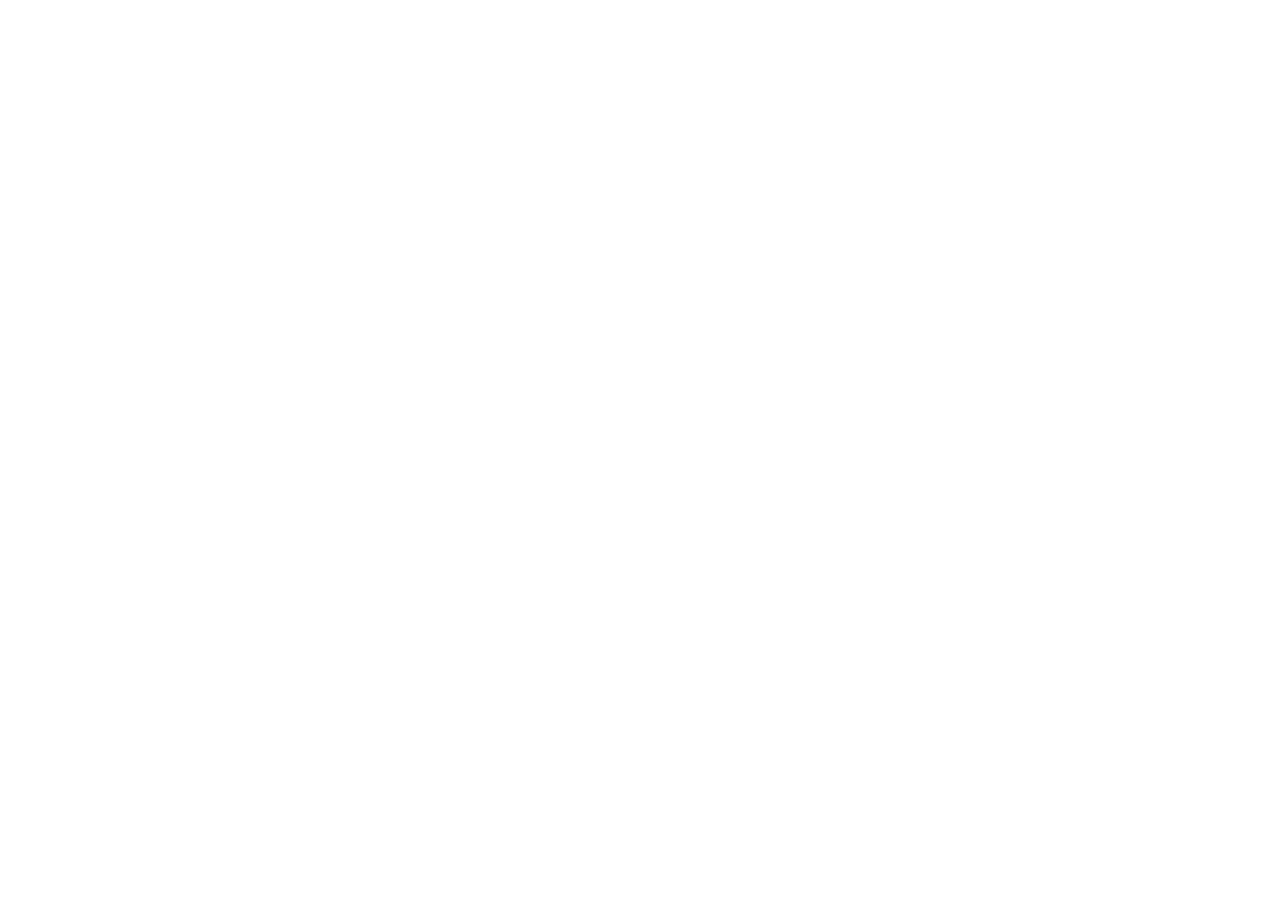
==== html/buildings.html @ 143e70b0 "Add files via upload" ====
<!DOCTYPE html>
<html lang="en">
    <head>
        <meta charset="UTF-8">
        <meta name="viewport" content="width=device-width, initial-scale=1.0">
        <meta name="author" content="Federico Vancini">
        <meta name="description" content="Gli edifici di Moving Kingdoms">
        <title>Edifici</title>
        <link href="../css/base.css" rel="stylesheet">
        <link href="../css/buildings.css" rel="stylesheet">
    </head>
    <body>
        <script src="../js/buildings.js"></script>
    </body>
</html>
---- css/base.css ----
:root {
    --page-width: 29.7cm;
    --page-height: 21cm;
    --page-padding: 0.5cm;

    --default-color: rgb(192, 192, 192);
    --default-border-color: rgb(83, 83, 83);
    --archer-color: rgb(0, 153, 82);
    --archer-border-color: rgb(0, 90, 41);
    --knight-color: rgb(153, 99, 0);
    --knight-border-color: rgb(90, 54, 0);
    --wizard-color: rgb(135, 0, 153);
    --wizard-border-color: rgb(83, 0, 90);
    --dragon-color: rgb(0, 153, 25);
    --dragon-border-color: rgb(0, 90, 15);

    --castle-color: rgb(153, 0, 0);
    --castle-border-color: rgb(110, 0, 0);
    --hall-color: rgb(186, 98, 221);
    --hall-border-color: rgb(136, 49, 170);
    --wheat-color: rgb(240, 201, 30);
    --wheat-border-color: rgb(206, 167, 38);
    --barracks-color: rgb(241, 96, 0);
    --barracks-border-color: rgb(184, 68, 0);
    --port-color: rgb(0, 175, 206);
    --port-border-color: rgb(0, 134, 158);
    --station-color: rgb(0, 130, 153);
    --station-border-color: rgb(0, 84, 90);
    --moai-color: rgb(146, 149, 170);
    --moai-border-color: rgb(84, 84, 105);
    --tree-color: rgb(63, 172, 0);
    --tree-border-color: rgb(14, 124, 0);

    --attack-color: rgb(90, 90, 90);
    --attack-border-color: rgb(61, 61, 61);
}

body {
    margin: 0;
    -moz-user-select: none;
    -webkit-user-select: none;
    user-select: none;
    font-family: sans-serif;
}

.page {
    width: calc(var(--page-width) - 2 * var(--page-padding));
    height: calc(var(--page-height) - 2 * var(--page-padding));
    padding: var(--page-padding);
    border: 1px solid black;
    break-after: always;
    display: flex;
    flex-direction: row;
    flex-wrap: wrap;
    justify-content: center;
    align-items: center;
    align-content: center;
}
---- css/buildings.css ----
:root {
    --page-padding: 1.1cm;

    --building-width: 5cm;
    --building-border-width: 0.25cm;

    --building-icon-font-size: 1.75cm;
    --building-label-one-font-size: 0.75cm;
    --building-label-two-font-size: 0.7cm;
    --building-label-three-font-size: 0.6cm;
    --building-label-four-font-size: 0.5cm;
}

.page {
    justify-content: start;
}

.building {
    background-color: var(--default-border-color);
    width: var(--building-width);
    height: calc(var(--building-width) * 0.5769);
    margin-top: calc(var(--building-width) * 0.5 * 0.5 * 0.5769);
    margin-bottom: calc(var(--building-width) * 0.5 * 0.5 * 0.5769);
    position: relative;
}
.building:nth-child(10n + 6) {
    margin-left: calc(var(--building-width) * 0.5);
}
.building::before, .building::after {
    position: absolute;
    height: 0;
    width: 0;
    display: block;
    content: "";
    border-left: calc(var(--building-width) * 0.5) solid transparent;
    border-right: calc(var(--building-width) * 0.5) solid transparent;
}
.building::before {
    border-bottom: calc(var(--building-width) * 0.5 * 0.5769) solid var(--default-border-color);
    top: calc(var(--building-width) * -0.5 * 0.5769);
}
.building::after {
    border-top: calc(var(--building-width) * 0.5 * 0.5769) solid var(--default-border-color);
    bottom: calc(var(--building-width) * -0.5 * 0.5769);
    z-index: -1;
}

.inner {
    width: calc(var(--building-width) - 2 * var(--building-border-width));
    height: calc((var(--building-width) - 2 * var(--building-border-width)) * 0.5769);
    background-color: var(--default-color);
    position: absolute;
    margin-left: calc(var(--building-border-width));
    margin-right: calc(var(--building-border-width));
    margin-top: calc(var(--building-border-width) * 0.5);
}
.inner::before, .inner::after {
    content: "";
    width: 0;
    height: 0;
    position: absolute;
    border-left: calc((var(--building-width) - 2 * var(--building-border-width)) * 0.5) solid transparent;
    border-right: calc((var(--building-width) - 2 * var(--building-border-width)) * 0.5) solid transparent;
}
.inner::before {
    top: calc((var(--building-width) - 2 * var(--building-border-width)) * -0.5 * 0.5769);
    border-bottom: calc((var(--building-width) - 2 * var(--building-border-width)) * 0.5 * 0.5769) solid var(--default-border-color);
}
.inner::after {
    bottom: calc((var(--building-width) - 2 * var(--building-border-width)) * -0.5 * 0.5769);
    border-top: calc((var(--building-width) - 2 * var(--building-border-width)) * 0.5 * 0.5769) solid var(--default-color);
}

.icon {
    position: absolute;
    font-size: var(--building-icon-font-size);
    top: 50%;
    left: 50%;
    transform: translate(-50%, -50%);
    z-index: 1;
}

.label {
    position: absolute;
    left: 50%;
    transform: translate(-50%, -50%);
    font-size: var(--building-label-one-font-size);
    font-family: sans-serif;
    font-weight: bold;
    z-index: 1;
}
.upper.label {
    top: calc(var(--building-width) * -0.5 * 0.5769 * 0.5);
}
.lower.label {
    bottom: calc(var(--building-width) * -0.5 * 0.5769);
}
.upper.label.two {
    font-size: var(--building-label-two-font-size);
    top: calc(var(--building-width) * -0.5 * 0.5769 * 0.5 * 0.9);
}
.upper.label.three {
    font-size: var(--building-label-three-font-size);
    top: calc(var(--building-width) * -0.5 * 0.5769 * 0.5 * 0.75);
}
.upper.label.four {
    font-size: var(--building-label-four-font-size);
    top: calc(var(--building-width) * -0.5 * 0.5769 * 0.5 * 0.65);
}

.castle {
    background-color: var(--castle-border-color);
}
.castle::before {
    border-bottom-color: var(--castle-border-color);
}
.castle::after {
    border-top-color: var(--castle-border-color);
}
.castle .inner {
    background-color: var(--castle-color);
}
.castle .inner::before {
    border-bottom-color: var(--castle-border-color);
}
.castle .inner::after {
    border-top-color: var(--castle-color);
}

.hall {
    background-color: var(--hall-border-color);
}
.hall::before {
    border-bottom-color: var(--hall-border-color);
}
.hall::after {
    border-top-color: var(--hall-border-color);
}
.hall .inner {
    background-color: var(--hall-color);
}
.hall .inner::before {
    border-bottom-color: var(--hall-border-color);
}
.hall .inner::after {
    border-top-color: var(--hall-color);
}

.wheat {
    background-color: var(--wheat-border-color);
}
.wheat::before {
    border-bottom-color: var(--wheat-border-color);
}
.wheat::after {
    border-top-color: var(--wheat-border-color);
}
.wheat .inner {
    background-color: var(--wheat-color);
}
.wheat .inner::before {
    border-bottom-color: var(--wheat-border-color);
}
.wheat .inner::after {
    border-top-color: var(--wheat-color);
}

.wheat table {
    position: absolute;
    left: 50%;
    top: calc(var(--building-width) * 0.5 * 0.5769);
    transform: translate(-50%, -50%);
    border-collapse: collapse;
    z-index: 1;
}
.wheat table.four {
    transform: translate(-50%, calc(-50% + 0.1cm));
}
.wheat table.four tbody {
    display: flex;
    flex-direction: row;
    justify-content: center;
    flex-wrap: wrap;
}
.wheat td {
    font-size: 0.8cm;
}

.barracks {
    background-color: var(--barracks-border-color);
}
.barracks::before {
    border-bottom-color: var(--barracks-border-color);
}
.barracks::after {
    border-top-color: var(--barracks-border-color);
}
.barracks .inner {
    background-color: var(--barracks-color);
}
.barracks .inner::before {
    border-bottom-color: var(--barracks-border-color);
}
.barracks .inner::after {
    border-top-color: var(--barracks-color);
}

.port {
    background-color: var(--port-border-color);
}
.port::before {
    border-bottom-color: var(--port-border-color);
}
.port::after {
    border-top-color: var(--port-border-color);
}
.port .inner {
    background-color: var(--port-color);
}
.port .inner::before {
    border-bottom-color: var(--port-border-color);
}
.port .inner::after {
    border-top-color: var(--port-color);
}

.station {
    background-color: var(--station-border-color);
}
.station::before {
    border-bottom-color: var(--station-border-color);
}
.station::after {
    border-top-color: var(--station-border-color);
}
.station .inner {
    background-color: var(--station-color);
}
.station .inner::before {
    border-bottom-color: var(--station-border-color);
}
.station .inner::after {
    border-top-color: var(--station-color);
}

.moai {
    background-color: var(--moai-border-color);
}
.moai::before {
    border-bottom-color: var(--moai-border-color);
}
.moai::after {
    border-top-color: var(--moai-border-color);
}
.moai .inner {
    background-color: var(--moai-color);
}
.moai .inner::before {
    border-bottom-color: var(--moai-border-color);
}
.moai .inner::after {
    border-top-color: var(--moai-color);
}

.tree {
    background-color: var(--tree-border-color);
}
.tree::after {
    border-top-color: var(--tree-border-color);
}
.tree::before {
    border-bottom-color: var(--tree-border-color);
}
.tree .inner {
    background-color: var(--tree-color);
}
.tree .inner::after {
    border-top-color: var(--tree-color);
}
.tree .inner::before {
    border-bottom-color: var(--tree-border-color);
}
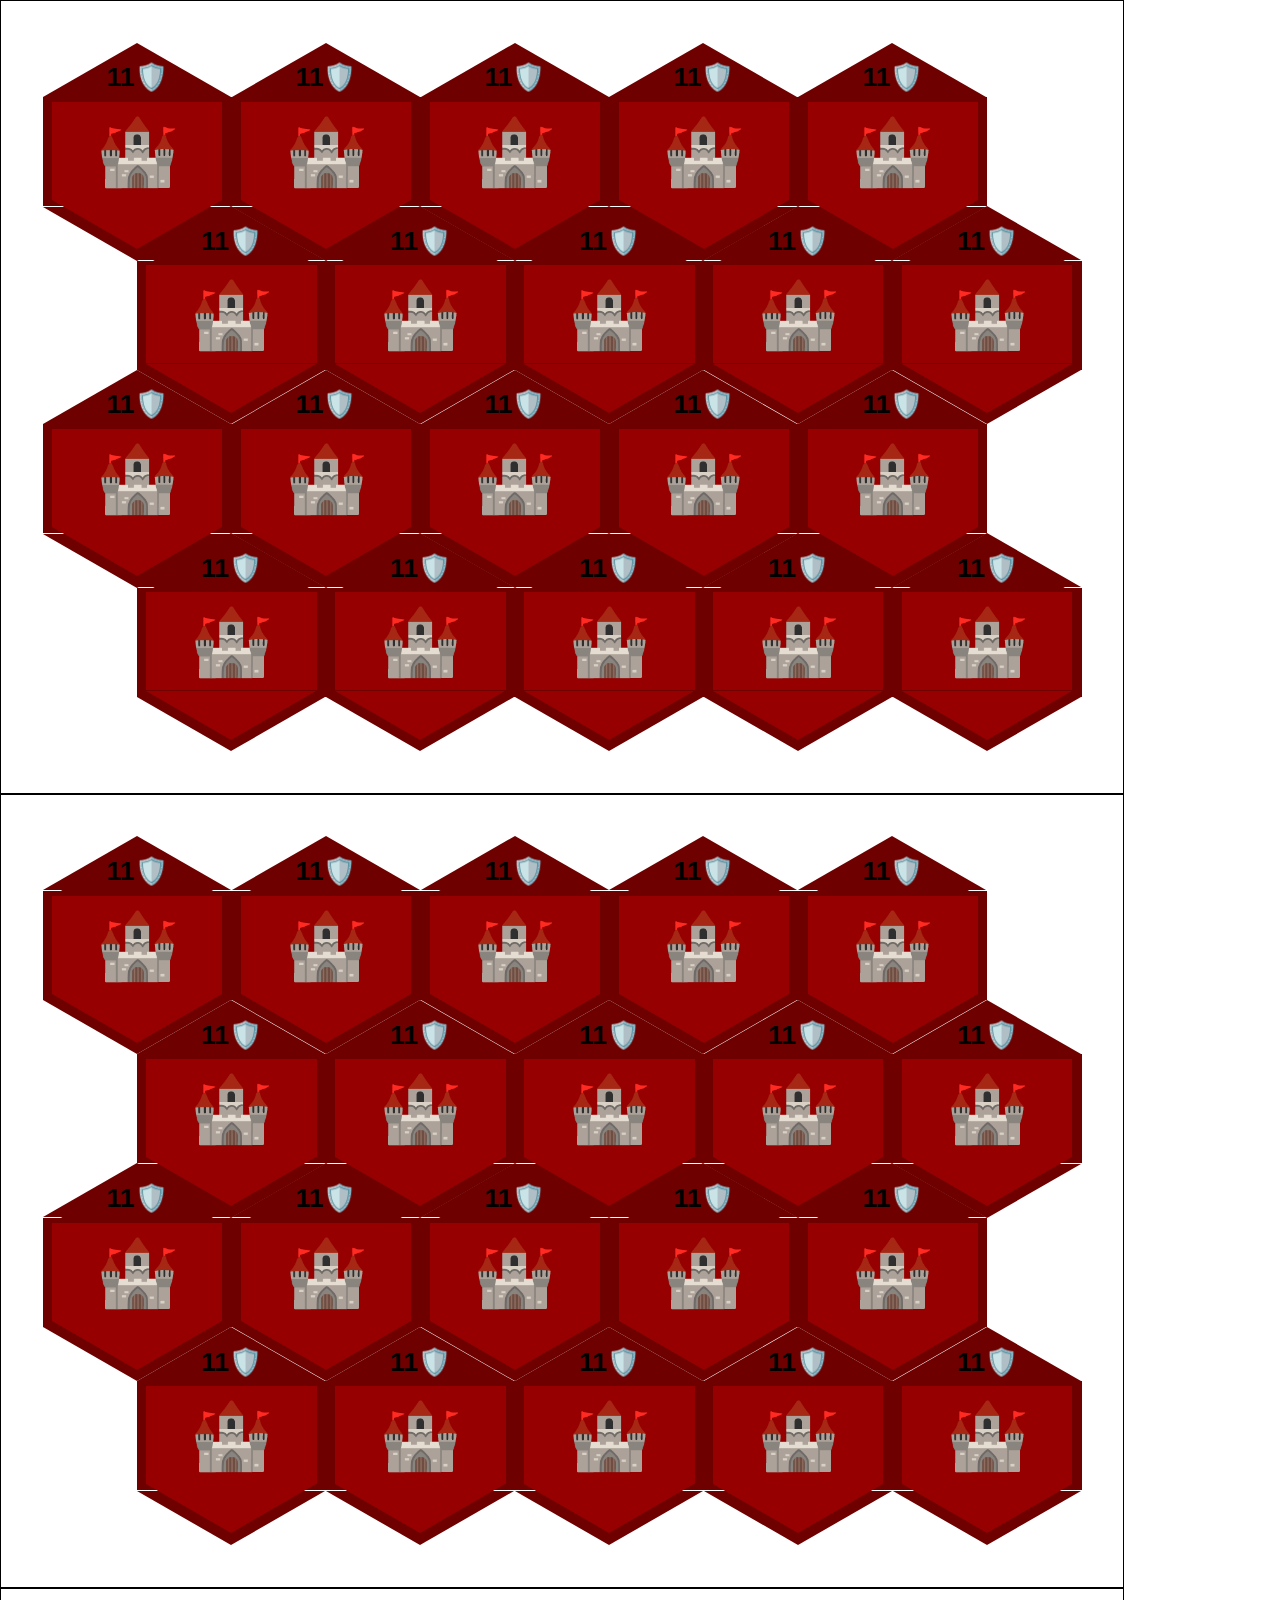
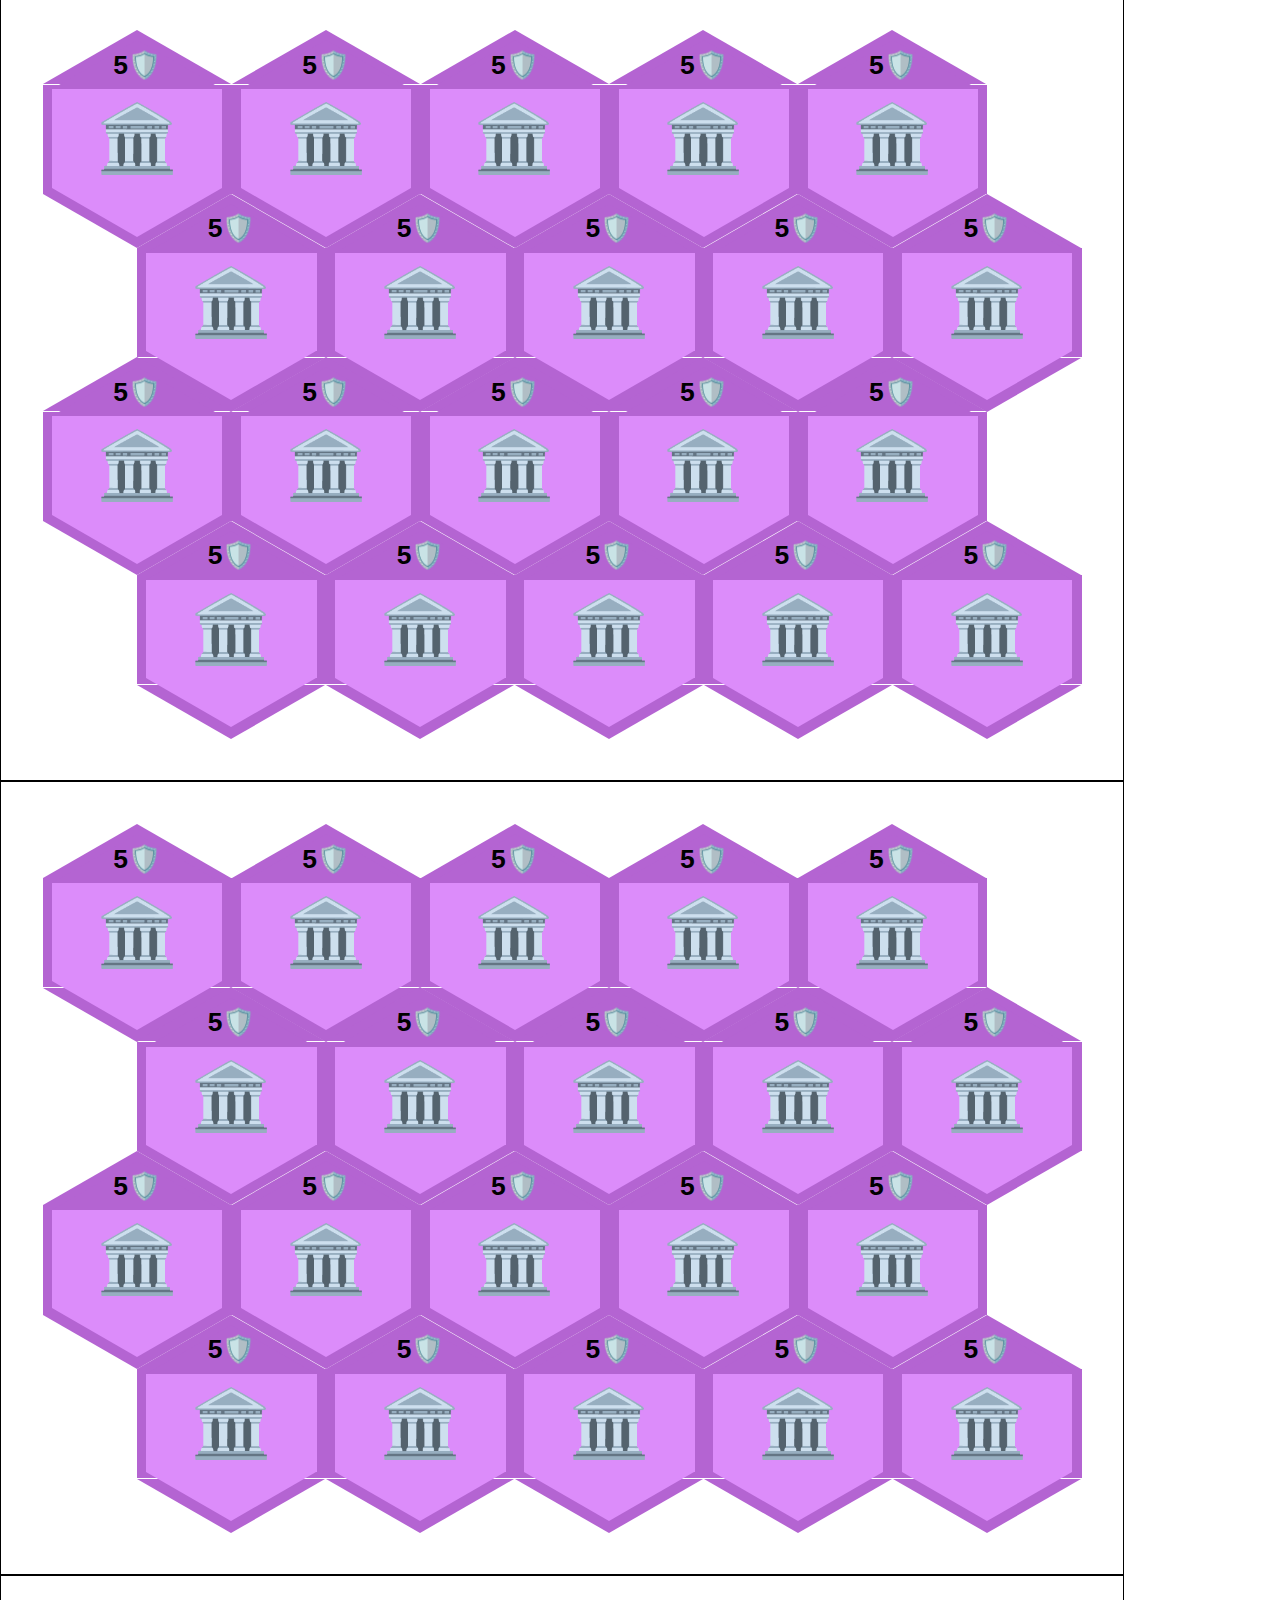
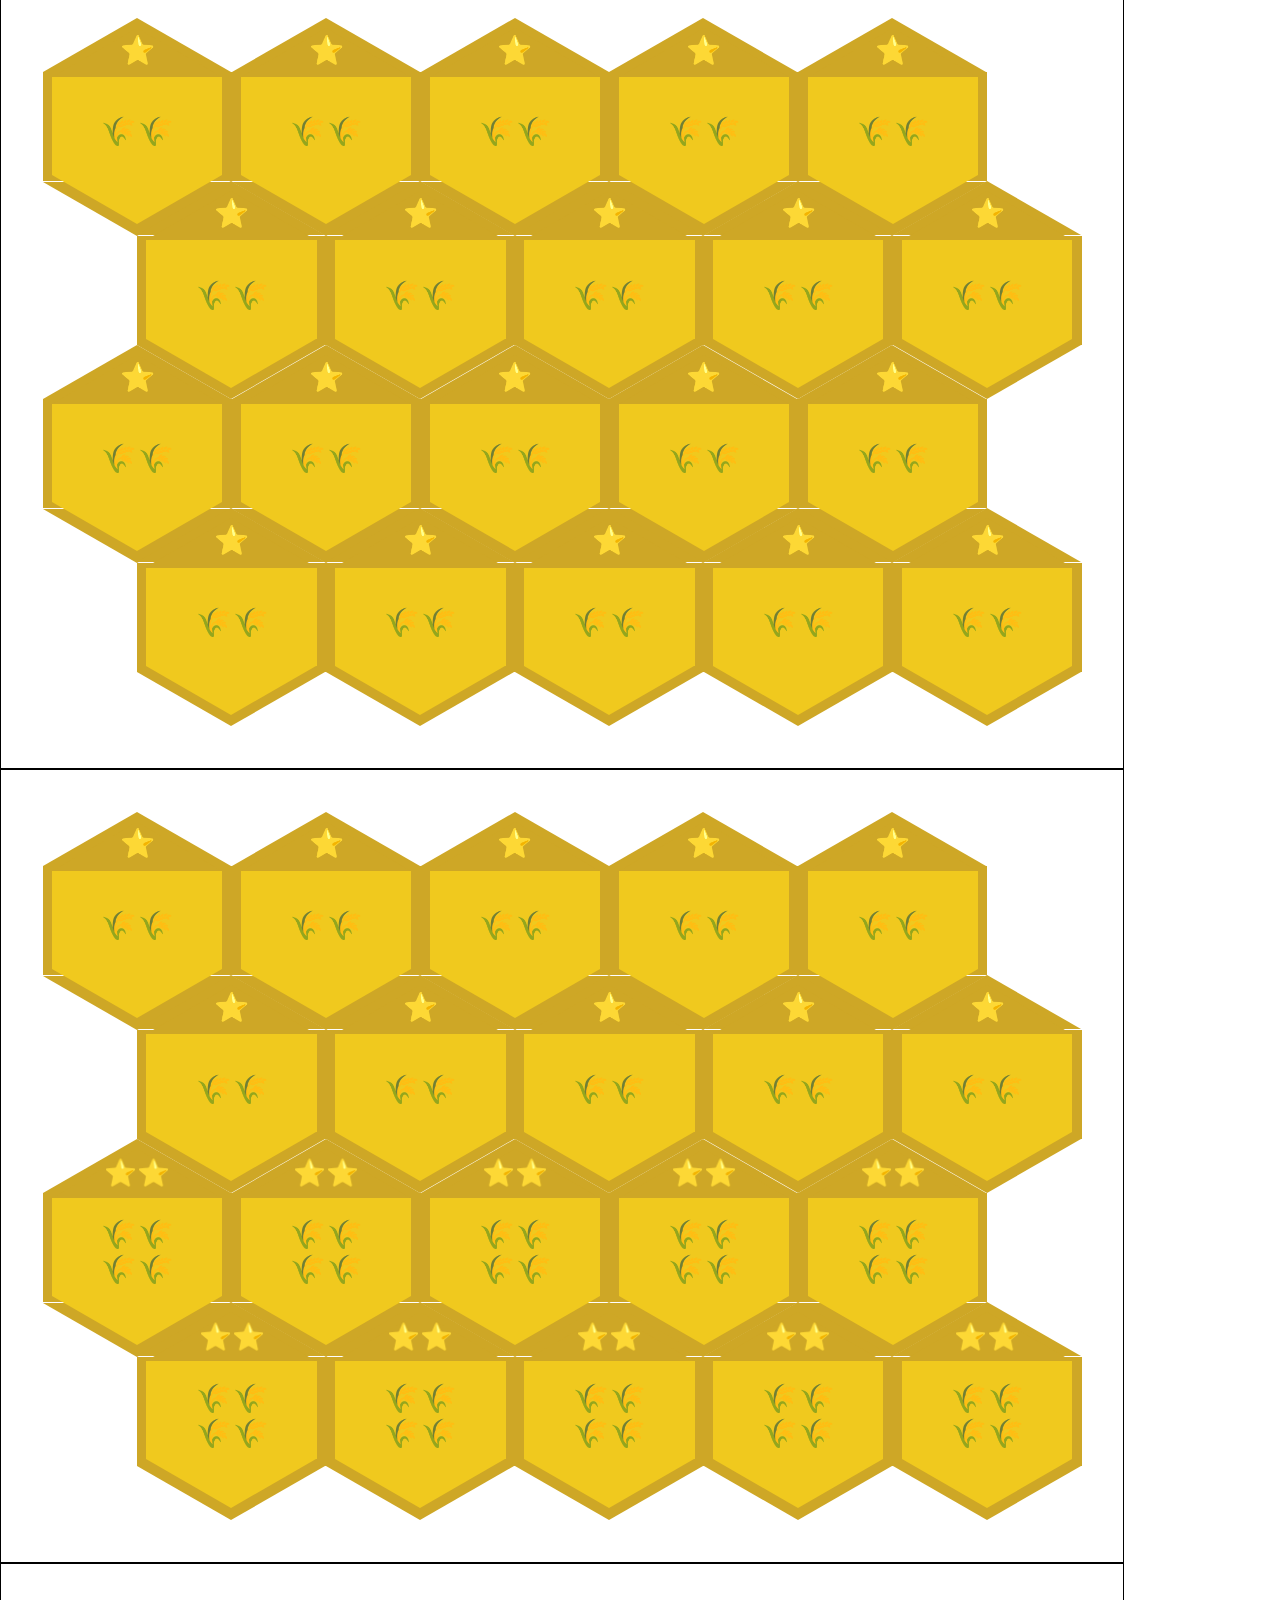
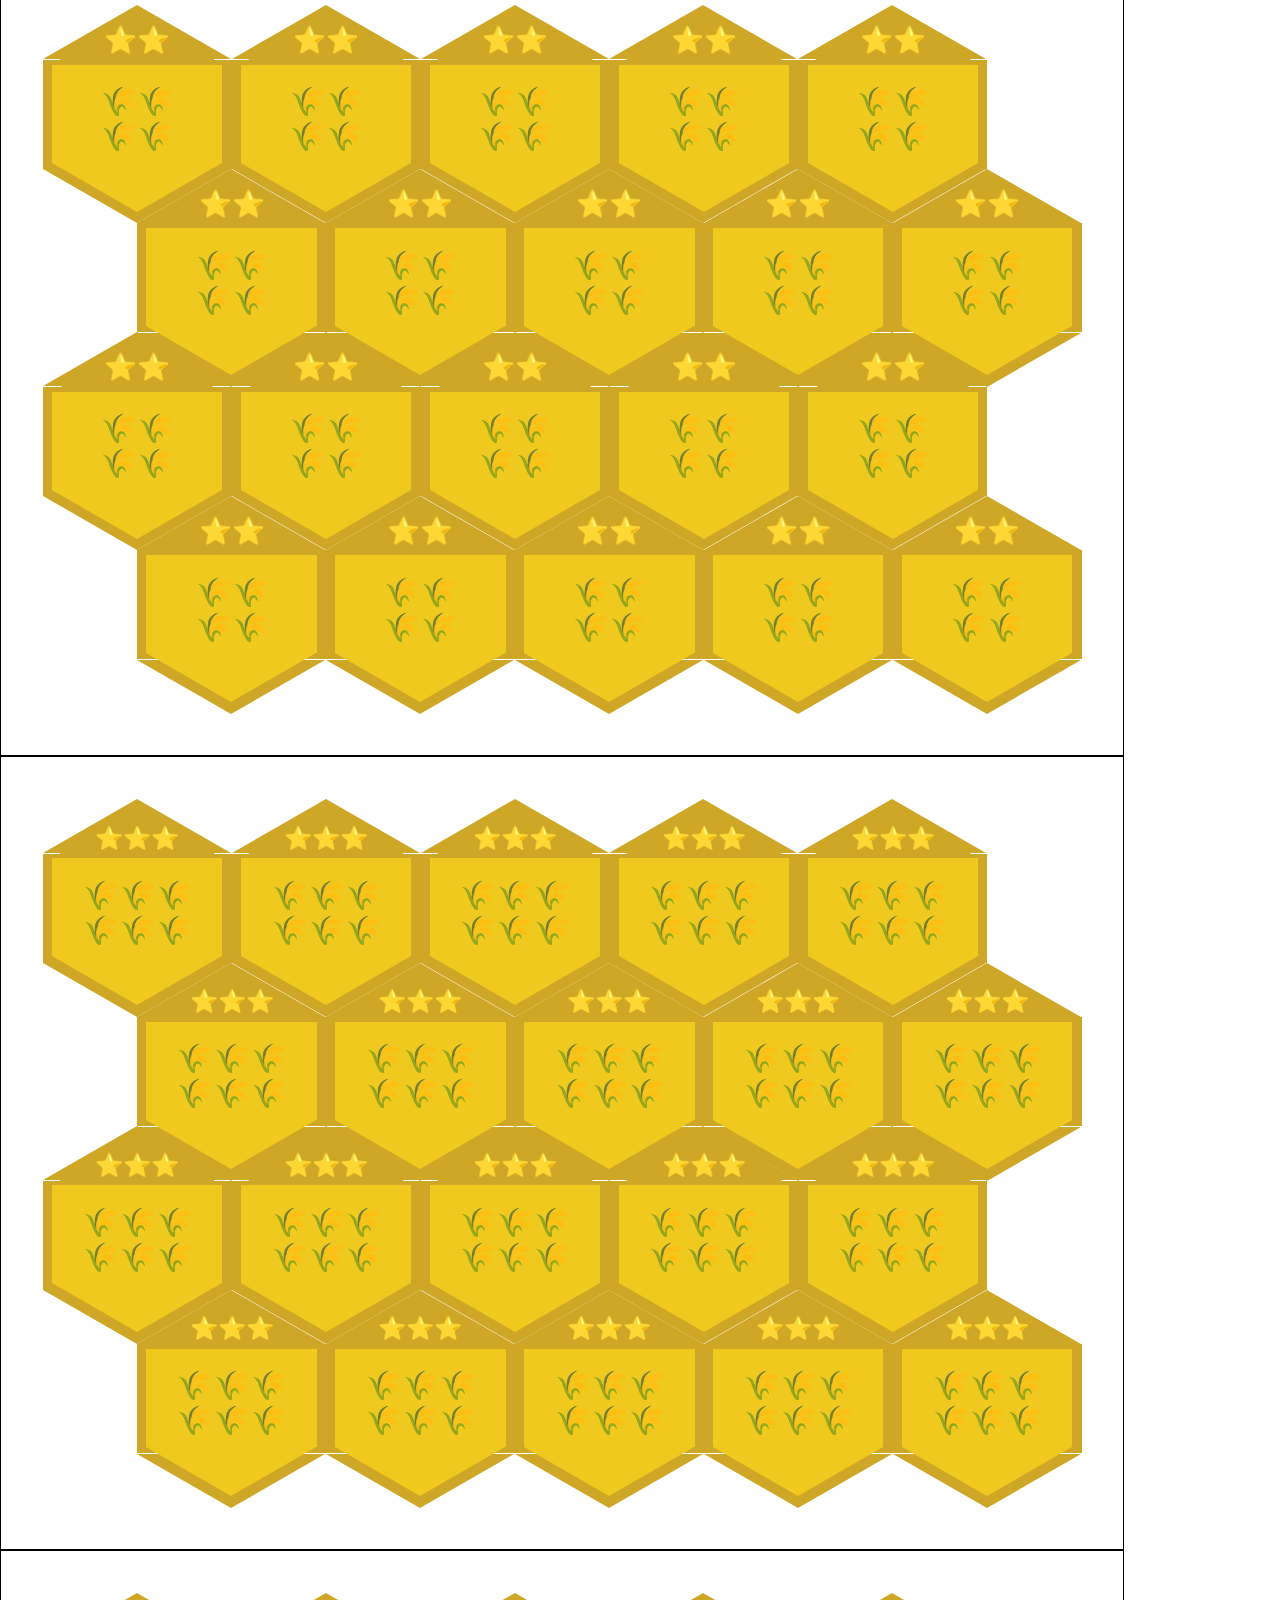
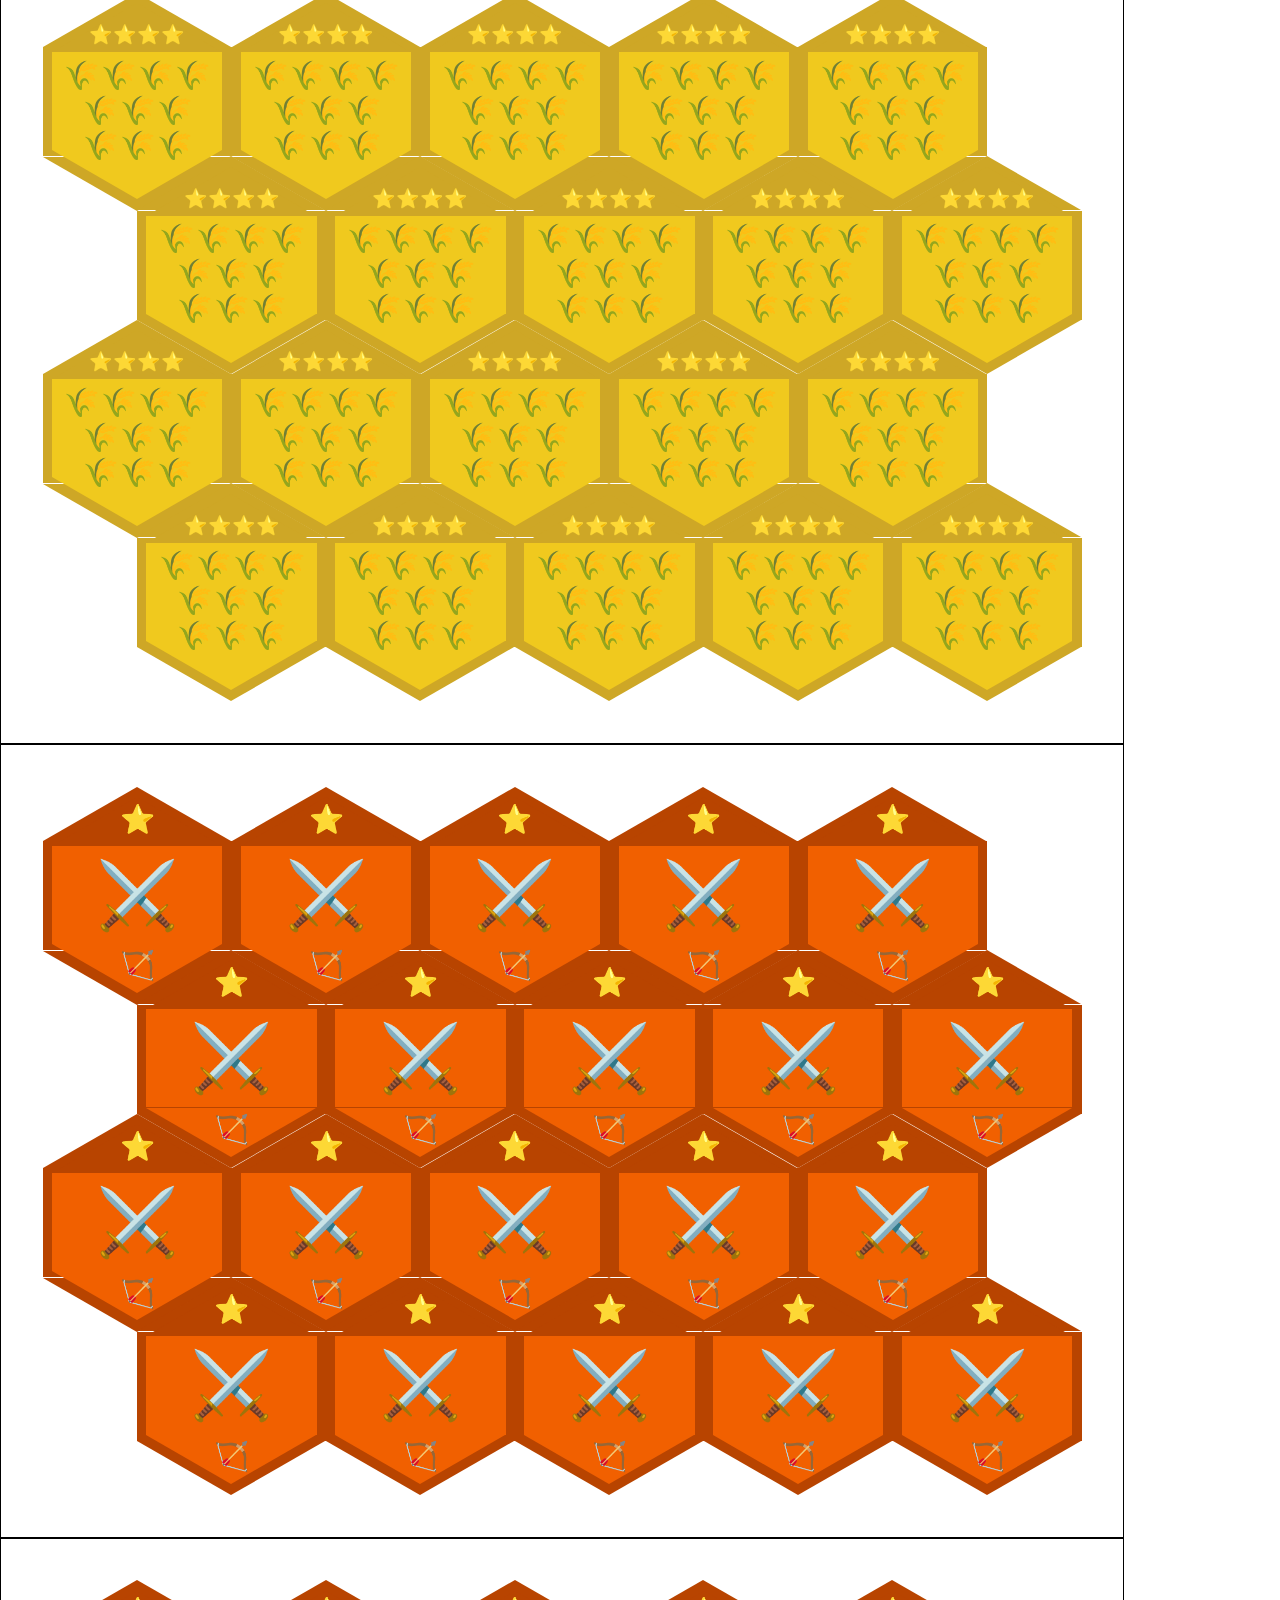
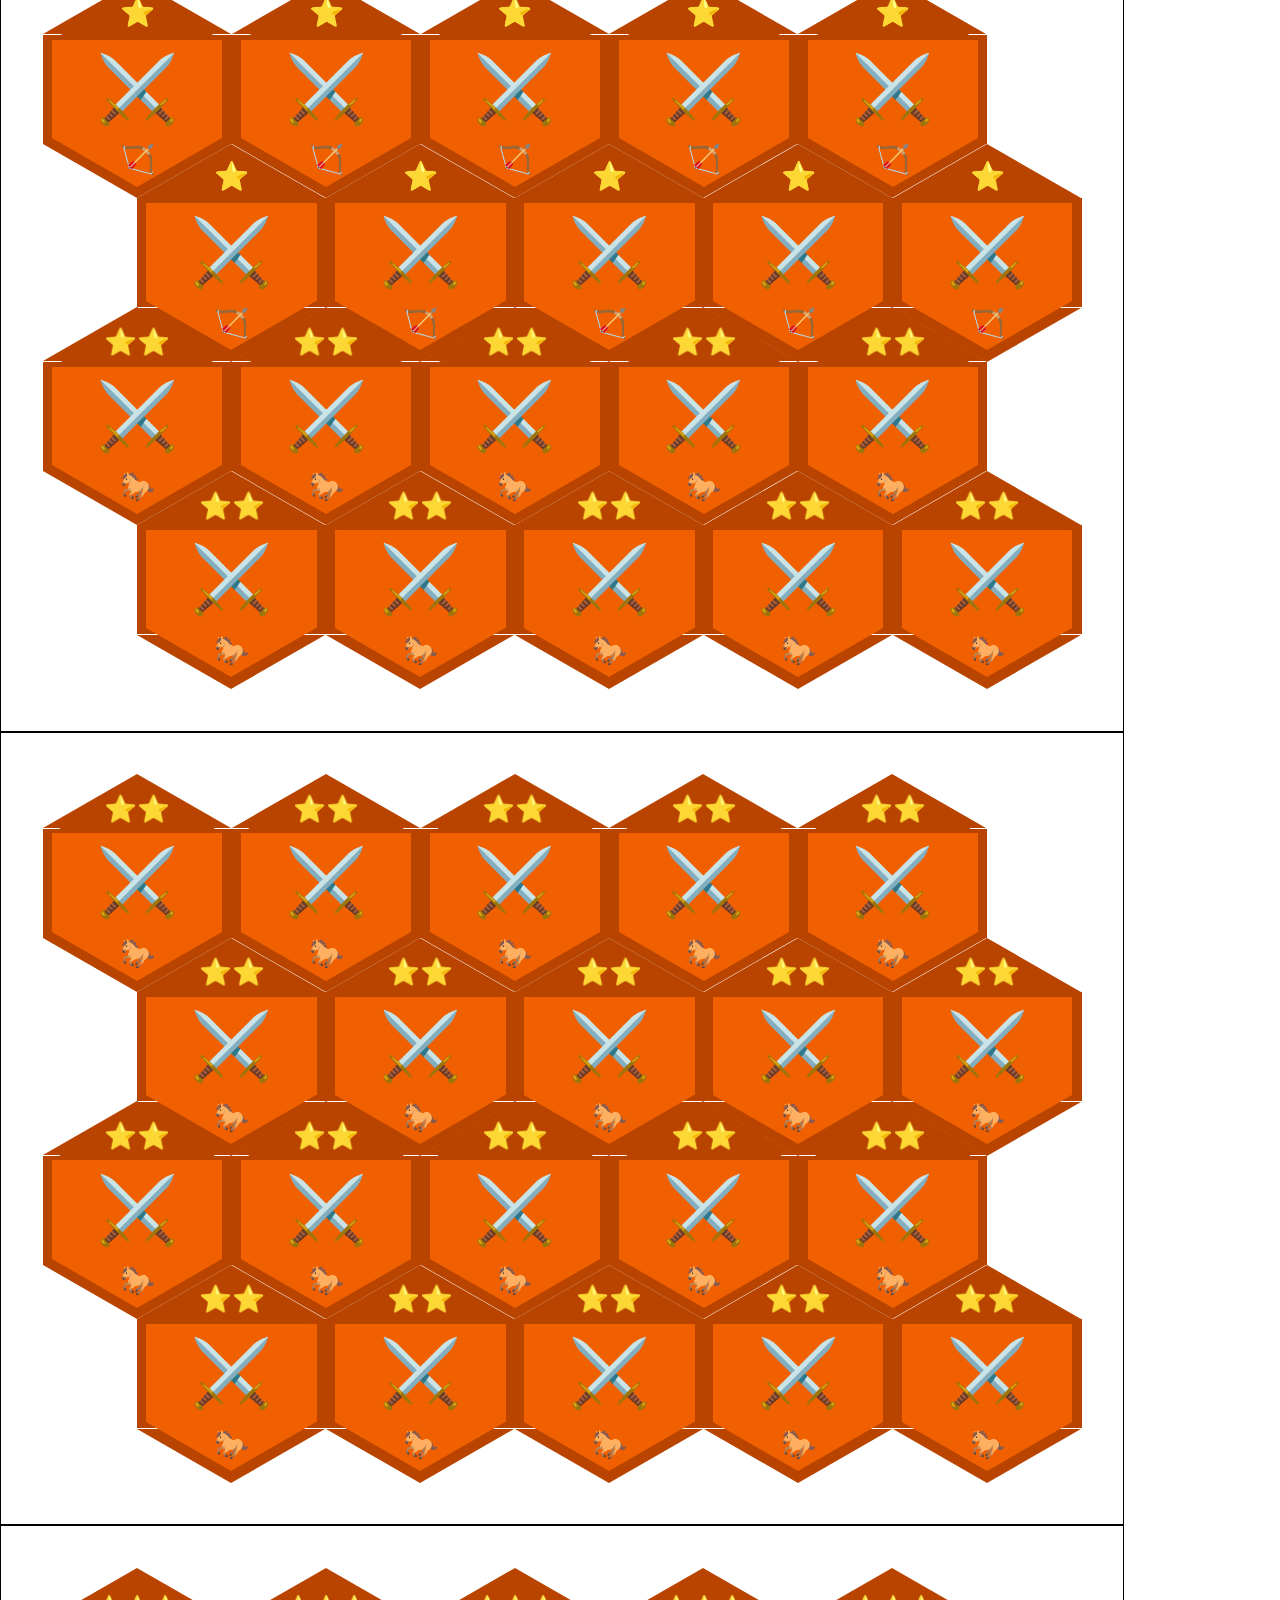
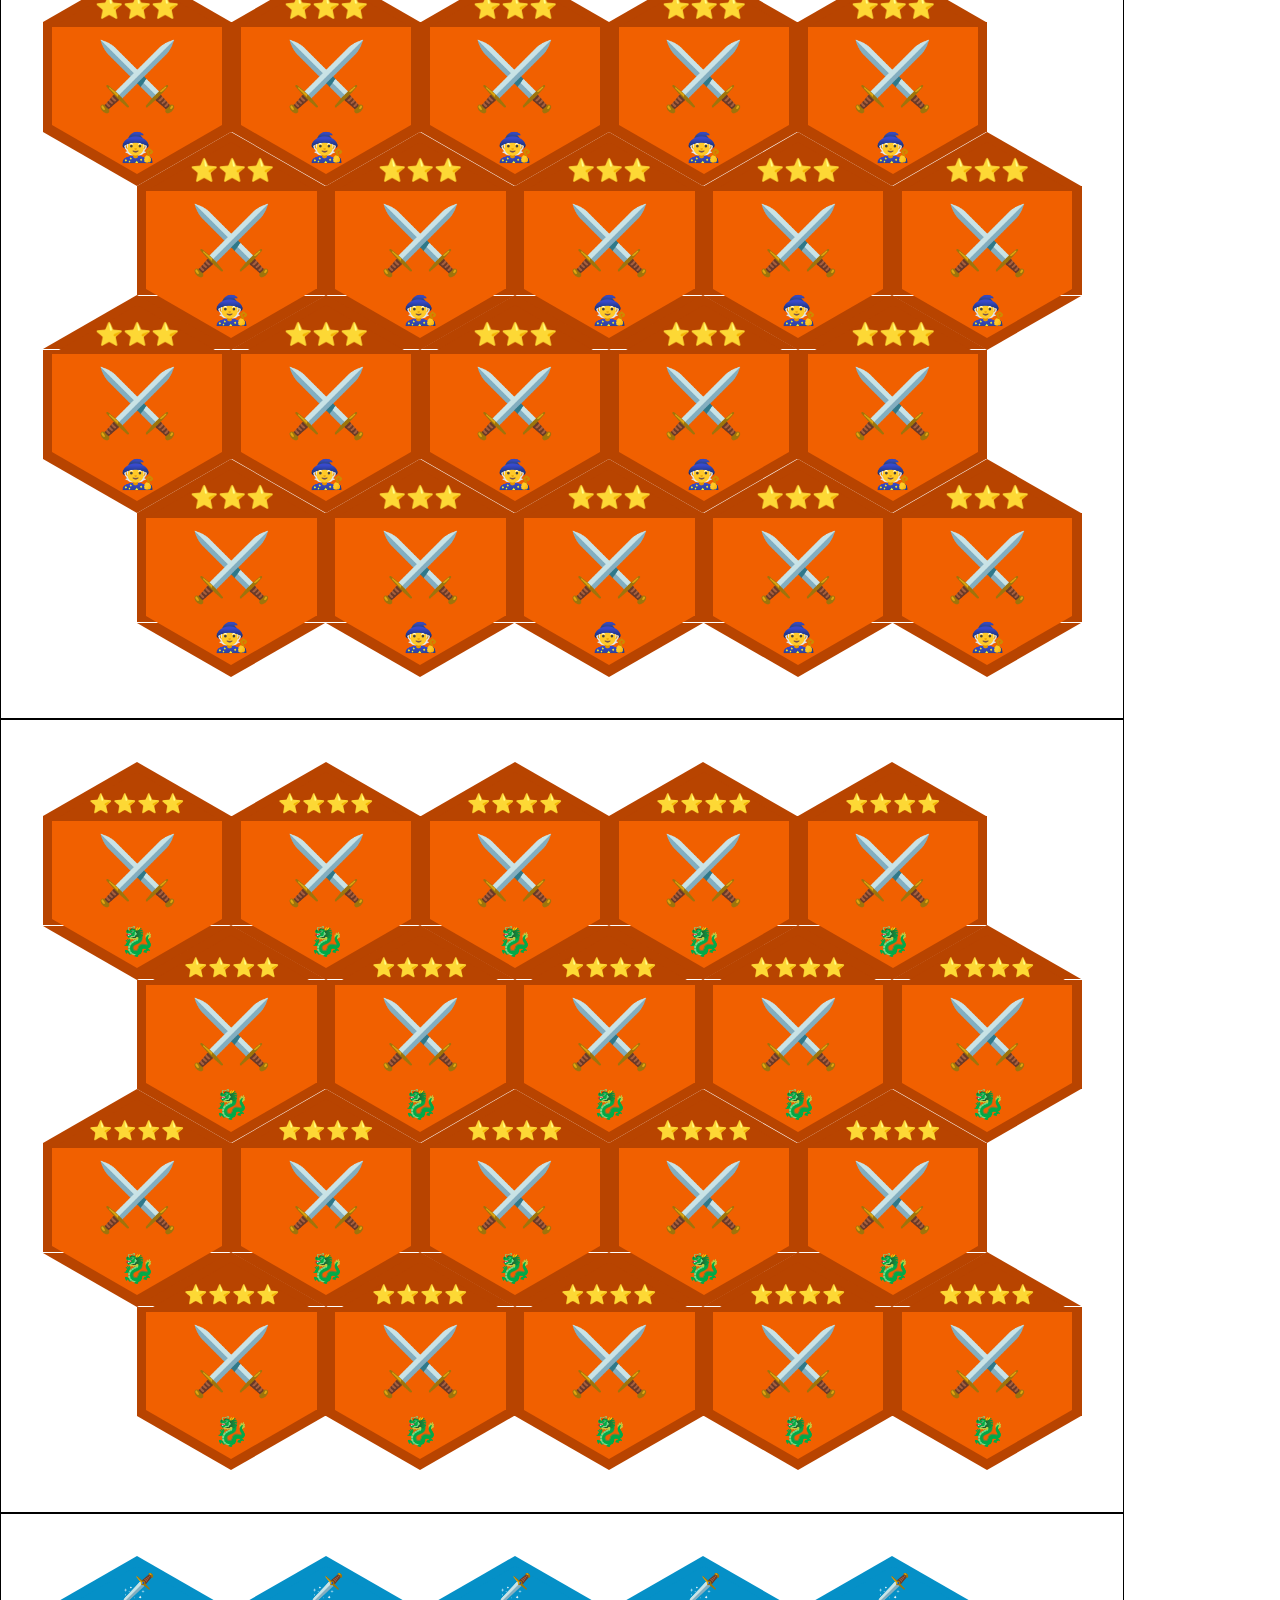
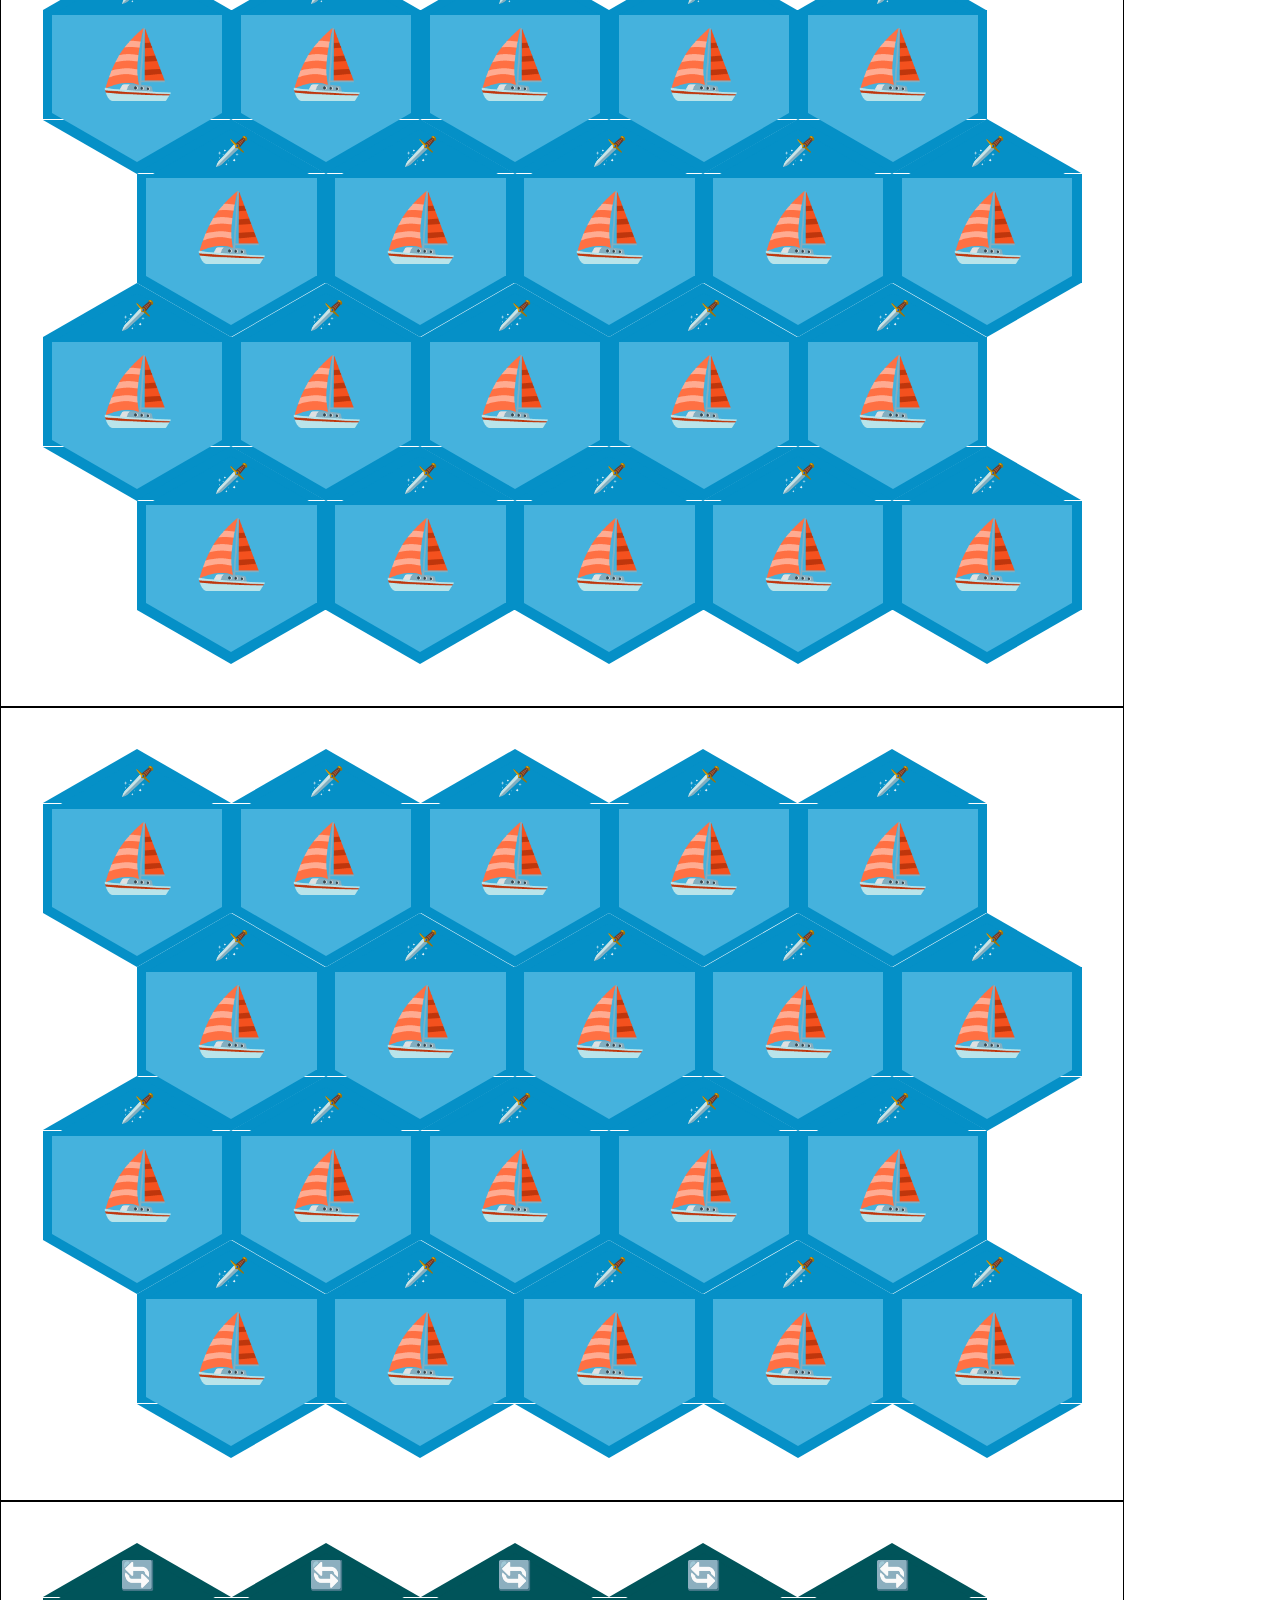
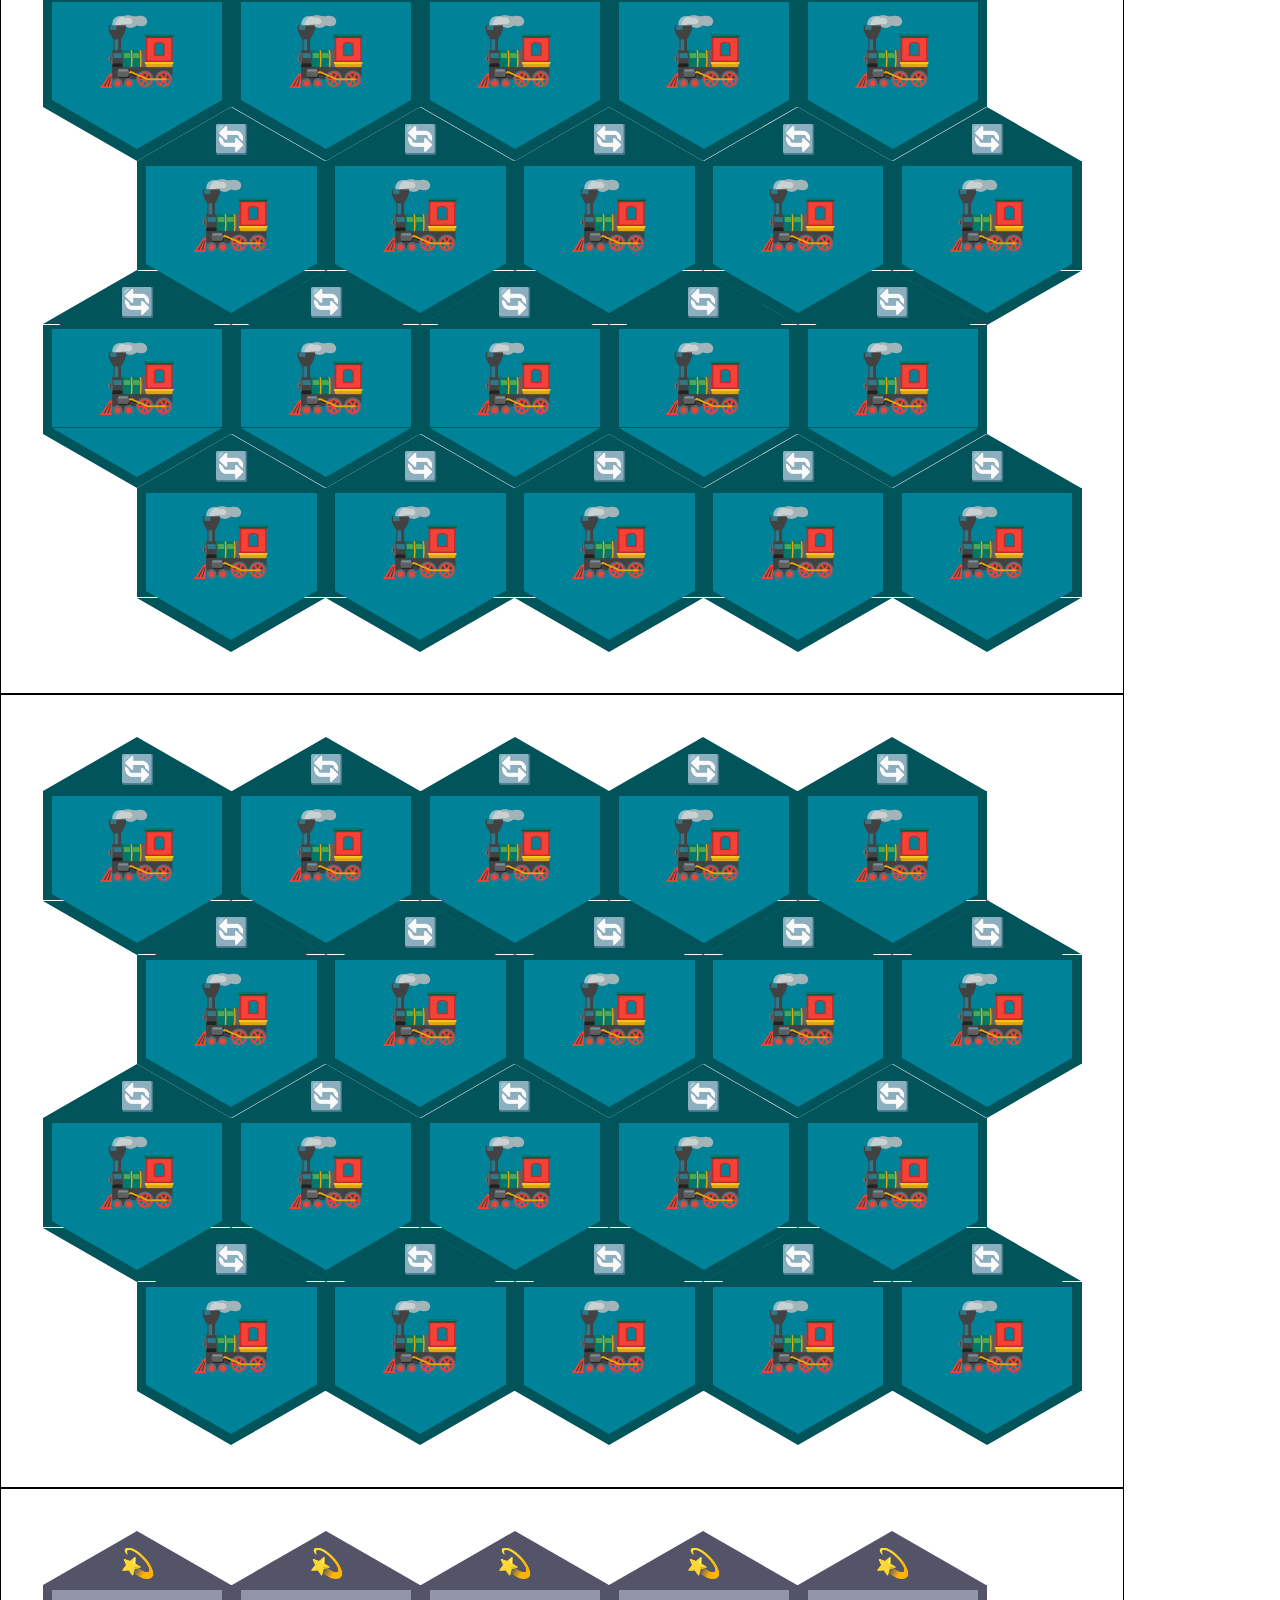
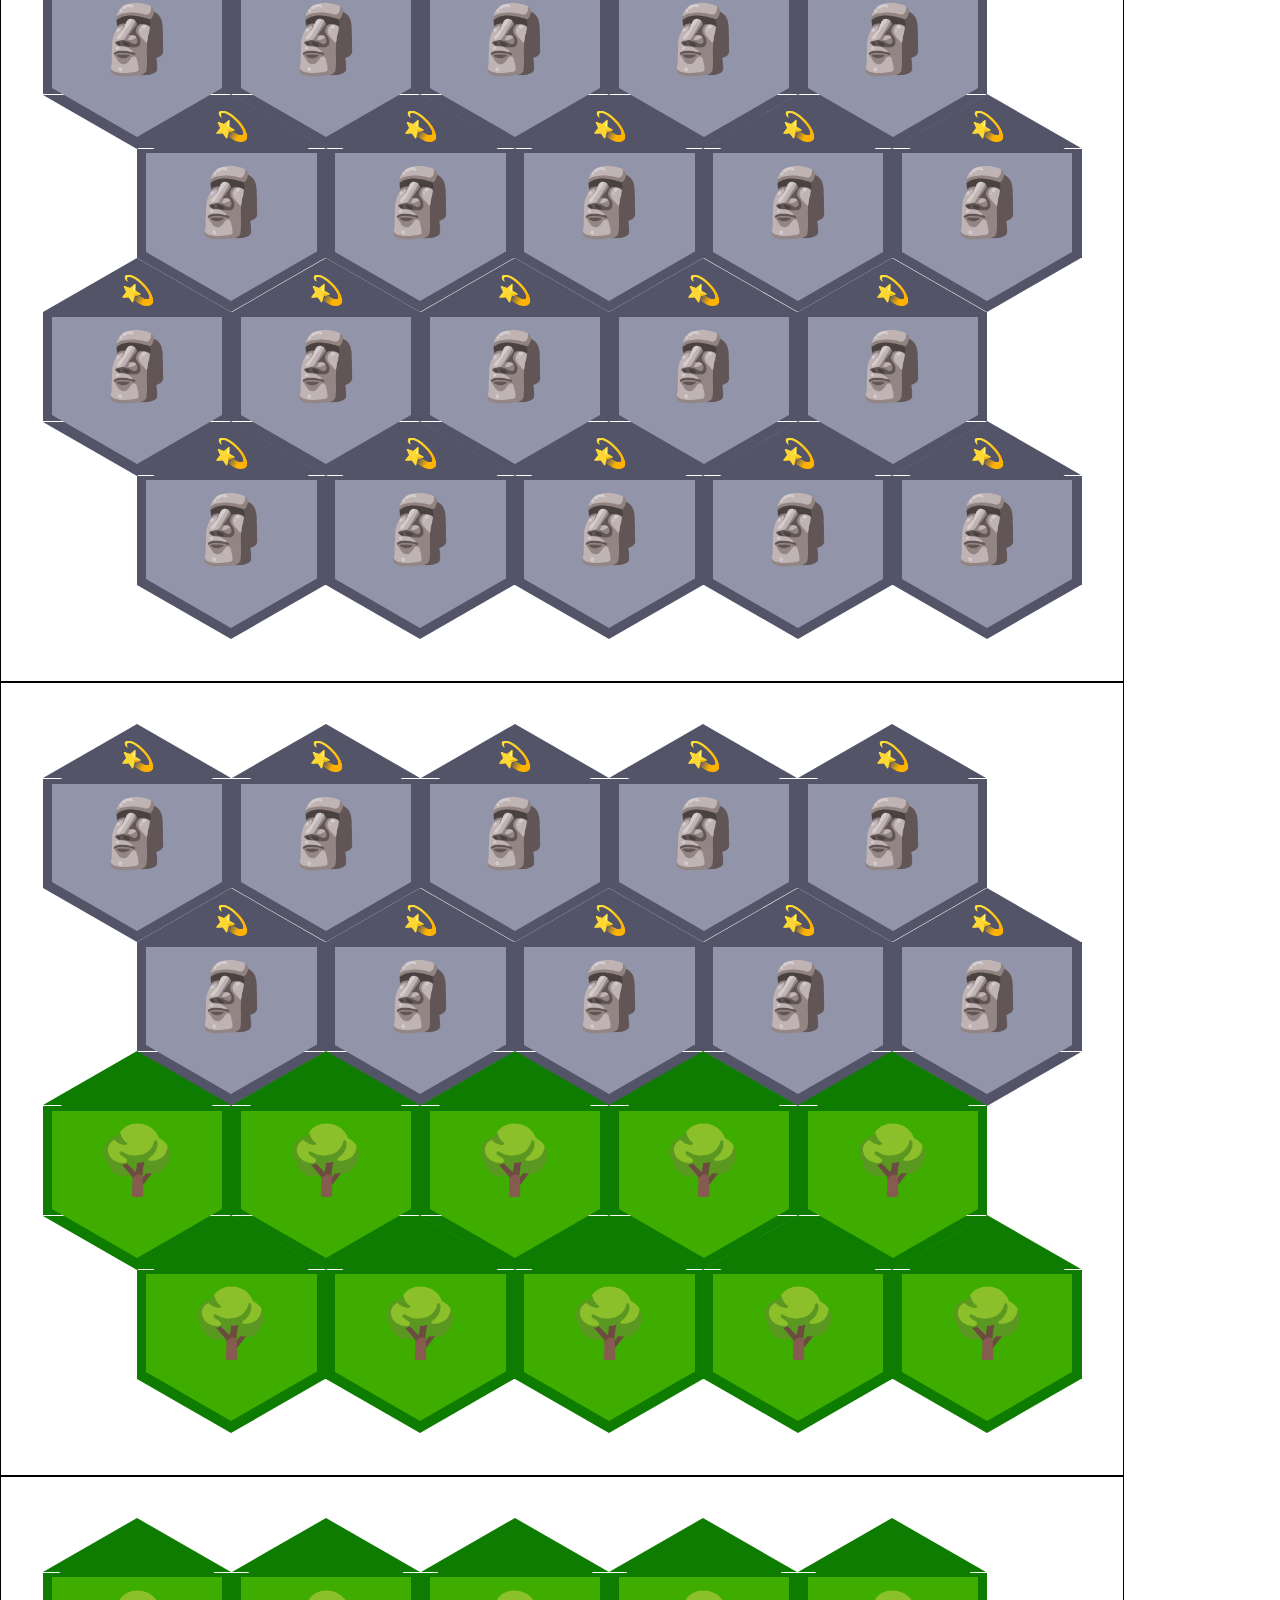
==== commit dc20e0a9: "Add files via upload" ====
--- a/html/buildings.html
+++ b/html/buildings.html
@@ -10,6 +10,7 @@
         <link href="../css/buildings.css" rel="stylesheet">
     </head>
     <body>
+        <script src="../js/base.js"></script>
         <script src="../js/buildings.js"></script>
     </body>
 </html>--- a/css/base.css
+++ b/css/base.css
@@ -1,37 +1,39 @@
 :root {
     --page-width: 29.7cm;
-    --page-height: 21cm;
+    --page-height: 20.95cm;
     --page-padding: 0.5cm;
 
     --default-color: rgb(192, 192, 192);
     --default-border-color: rgb(83, 83, 83);
     --archer-color: rgb(0, 153, 82);
-    --archer-border-color: rgb(0, 90, 41);
-    --knight-color: rgb(153, 99, 0);
-    --knight-border-color: rgb(90, 54, 0);
-    --wizard-color: rgb(135, 0, 153);
-    --wizard-border-color: rgb(83, 0, 90);
-    --dragon-color: rgb(0, 153, 25);
-    --dragon-border-color: rgb(0, 90, 15);
+    --archer-border-color: rgb(2, 112, 51);
+    --knight-color: rgb(194, 120, 25);
+    --knight-border-color: rgb(139, 68, 9);
+    --wizard-color: rgb(126, 61, 231);
+    --wizard-border-color: rgb(93, 37, 182);
+    --dragon-color: rgb(75, 185, 65);
+    --dragon-border-color: rgb(60, 146, 52);
 
-    --castle-color: rgb(153, 0, 0);
+    --castle-color: rgb(150, 0, 0);
     --castle-border-color: rgb(110, 0, 0);
-    --hall-color: rgb(186, 98, 221);
-    --hall-border-color: rgb(136, 49, 170);
+    --hall-color: rgb(220, 140, 250);
+    --hall-border-color: rgb(180, 100, 210);
+    --barracks-color: rgb(241, 96, 0);
+    --barracks-border-color: rgb(184, 68, 0);
     --wheat-color: rgb(240, 201, 30);
     --wheat-border-color: rgb(206, 167, 38);
-    --barracks-color: rgb(241, 96, 0);
-    --barracks-border-color: rgb(184, 68, 0);
-    --port-color: rgb(0, 175, 206);
-    --port-border-color: rgb(0, 134, 158);
     --station-color: rgb(0, 130, 153);
     --station-border-color: rgb(0, 84, 90);
+    --port-color: rgb(69, 178, 221);
+    --port-border-color: rgb(5, 144, 199);
     --moai-color: rgb(146, 149, 170);
     --moai-border-color: rgb(84, 84, 105);
     --tree-color: rgb(63, 172, 0);
     --tree-border-color: rgb(14, 124, 0);
+    --cemetery-color: rgb(150, 214, 240);
+    --cemetery-border-color: rgb(76, 176, 216);
 
-    --attack-color: rgb(90, 90, 90);
+    --attack-color: rgb(131, 131, 131);
     --attack-border-color: rgb(61, 61, 61);
 }
 
--- a/css/buildings.css
+++ b/css/buildings.css
@@ -183,7 +183,7 @@
     flex-wrap: wrap;
 }
 .wheat td {
-    font-size: 0.8cm;
+    font-size: var(--building-label-one-font-size);
 }
 
 .barracks {
@@ -279,4 +279,23 @@
 }
 .tree .inner::before {
     border-bottom-color: var(--tree-border-color);
+}
+
+.cemetery {
+    background-color: var(--cemetery-border-color);
+}
+.cemetery::after {
+    border-top-color: var(--cemetery-border-color);
+}
+.cemetery::before {
+    border-bottom-color: var(--cemetery-border-color);
+}
+.cemetery .inner {
+    background-color: var(--cemetery-color);
+}
+.cemetery .inner::after {
+    border-top-color: var(--cemetery-color);
+}
+.cemetery .inner::before {
+    border-bottom-color: var(--cemetery-border-color);
 }